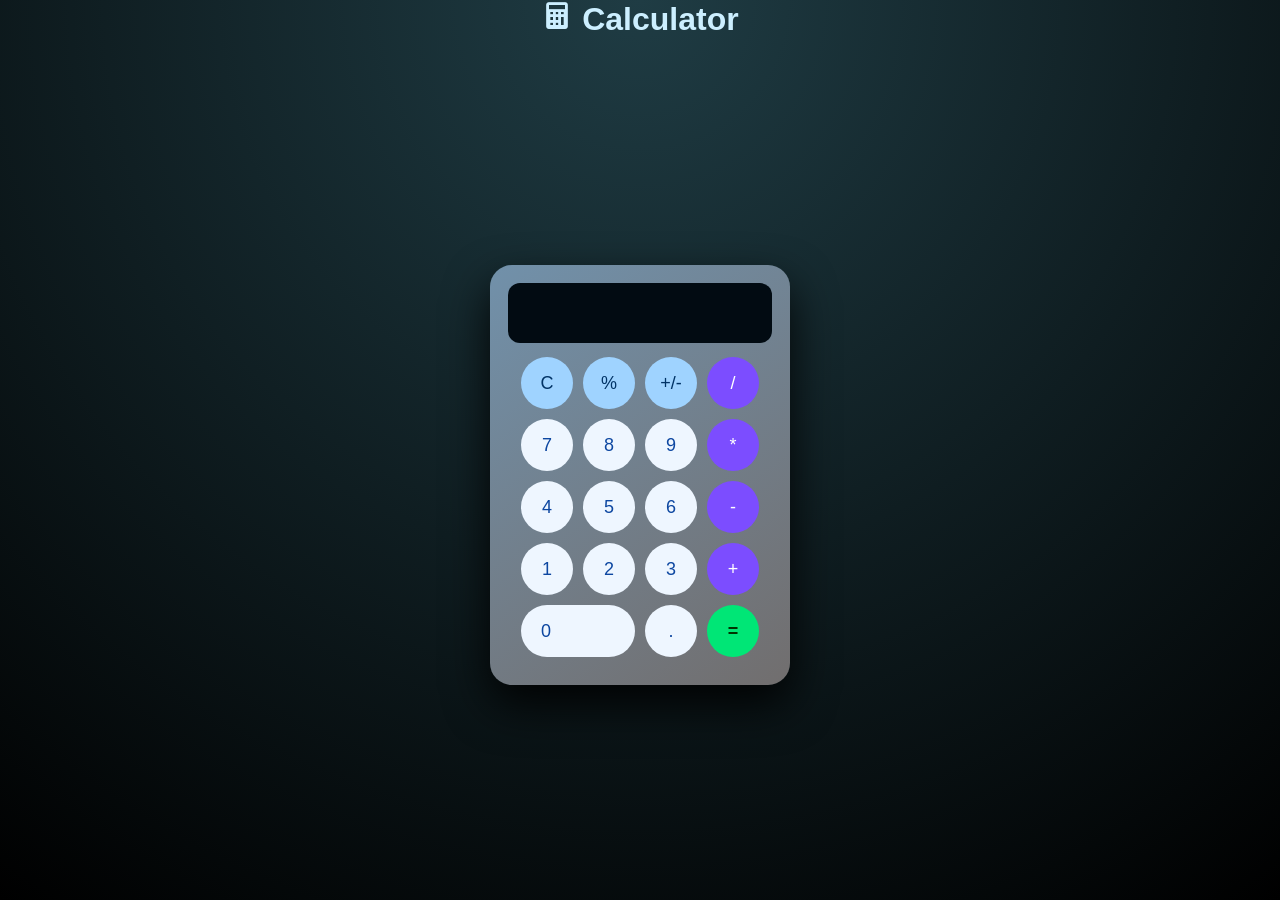
==== index.html @ 08fac266 "Add files via upload" ====
<!DOCTYPE html>
<html lang="en">
<head>
    <meta charset="UTF-8">
    <meta name="viewport" content="width=device-width, initial-scale=1.0">
    <title>Calculator</title>

    <!-- CSS -->
    <link rel="stylesheet" href="style.css">
    <link rel="stylesheet" href="utils.css">

    <!-- Icons -->
    <link href="https://unpkg.com/boxicons@2.1.4/css/boxicons.min.css" rel="stylesheet">
</head>
<body>

    <h1 class="text-center">
        <i class='bx bxs-calculator'></i> Calculator
    </h1>

    <div class="container flex flex-col items-center mx-auto">

        <input type="text" class="input" readonly>

        <div class="row">
            <button class="button func">C</button>
            <button class="button func">%</button>
            <button class="button func">+/-</button>
            <button class="button operator">/</button>
        </div>

        <div class="row">
            <button class="button">7</button>
            <button class="button">8</button>
            <button class="button">9</button>
            <button class="button operator">*</button>
        </div>

        <div class="row">
            <button class="button">4</button>
            <button class="button">5</button>
            <button class="button">6</button>
            <button class="button operator">-</button>
        </div>

        <div class="row">
            <button class="button">1</button>
            <button class="button">2</button>
            <button class="button">3</button>
            <button class="button operator">+</button>
        </div>

        <div class="row">
            <button class="button zero">0</button>
            <button class="button">.</button>
            <button class="button equal">=</button>
        </div>

    </div>

    <script src="index.js"></script>
</body>
</html>
---- style.css ----
* {
    margin: 0;
    padding: 0;
    box-sizing: border-box;
    font-family: "Segoe UI", Arial, sans-serif;
}

/* Background */
body {
    min-height: 100vh;
    background: radial-gradient(circle at top, #1f3c44, #000);
    display: flex;
    flex-direction: column;
    justify-content: center;
    align-items: center;
}

/* Heading */
.text-center {
    color: #ccefff;
    margin-bottom: 12px;
}

/* Calculator body */
.container {
    width: 300px;              /* 🔴 smaller width */
    background: linear-gradient(145deg, lab(58.3% -6.69 -17.33), #716e6e);
    padding: 18px;
    border-radius: 22px;
    box-shadow: 0 20px 45px rgba(0,0,0,0.9);
}

/* Display */
.input {
    width: 100%;
    height: 60px;              /* 🔴 reduced height */
    background: #020b12;
    color: #00e5ff;
    font-size: 30px;
    text-align: right;
    padding: 8px 14px;
    border-radius: 12px;       /* 🔴 not oval */
    border: none;
    outline: none;
    margin-bottom: 14px;
}

/* Button grid */
.row {
    display: grid;
    grid-template-columns: repeat(4, 1fr);
    gap: 10px;                 /* 🔴 tighter gap */
    margin-bottom: 10px;
}

/* Common button */
.button {
    height: 52px;              /* 🔴 fixed size */
    width: 52px;
    font-size: 18px;
    border-radius: 50%;        /* 🔴 true circle */
    border: none;
    cursor: pointer;
    background: #eef6ff;
    color: #0d47a1;
    transition: transform 0.1s ease, background 0.2s ease;
}

.button:active {
    transform: scale(0.93);
}

/* Function buttons */
.func {
    background: #9fd3ff;
    color: #003366;
}

/* Operator buttons */
.operator {
    background: #7c4dff;
    color: white;
}

/* Equal button */
.equal {
    background: #00e676;
    color: #003300;
    font-weight: bold;
}

/* Zero button */
.zero {
    grid-column: span 2;
    width: 100%;
    border-radius: 26px;
    text-align: left;
    padding-left: 20px;
}
---- utils.css ----
.text-center {
    text-align: center;
}

.mx-auto {
    margin: auto;
}

.flex {
    display: flex;
}

.flex-col {
    flex-direction: column;
}

.items-center {
    align-items: center;
}
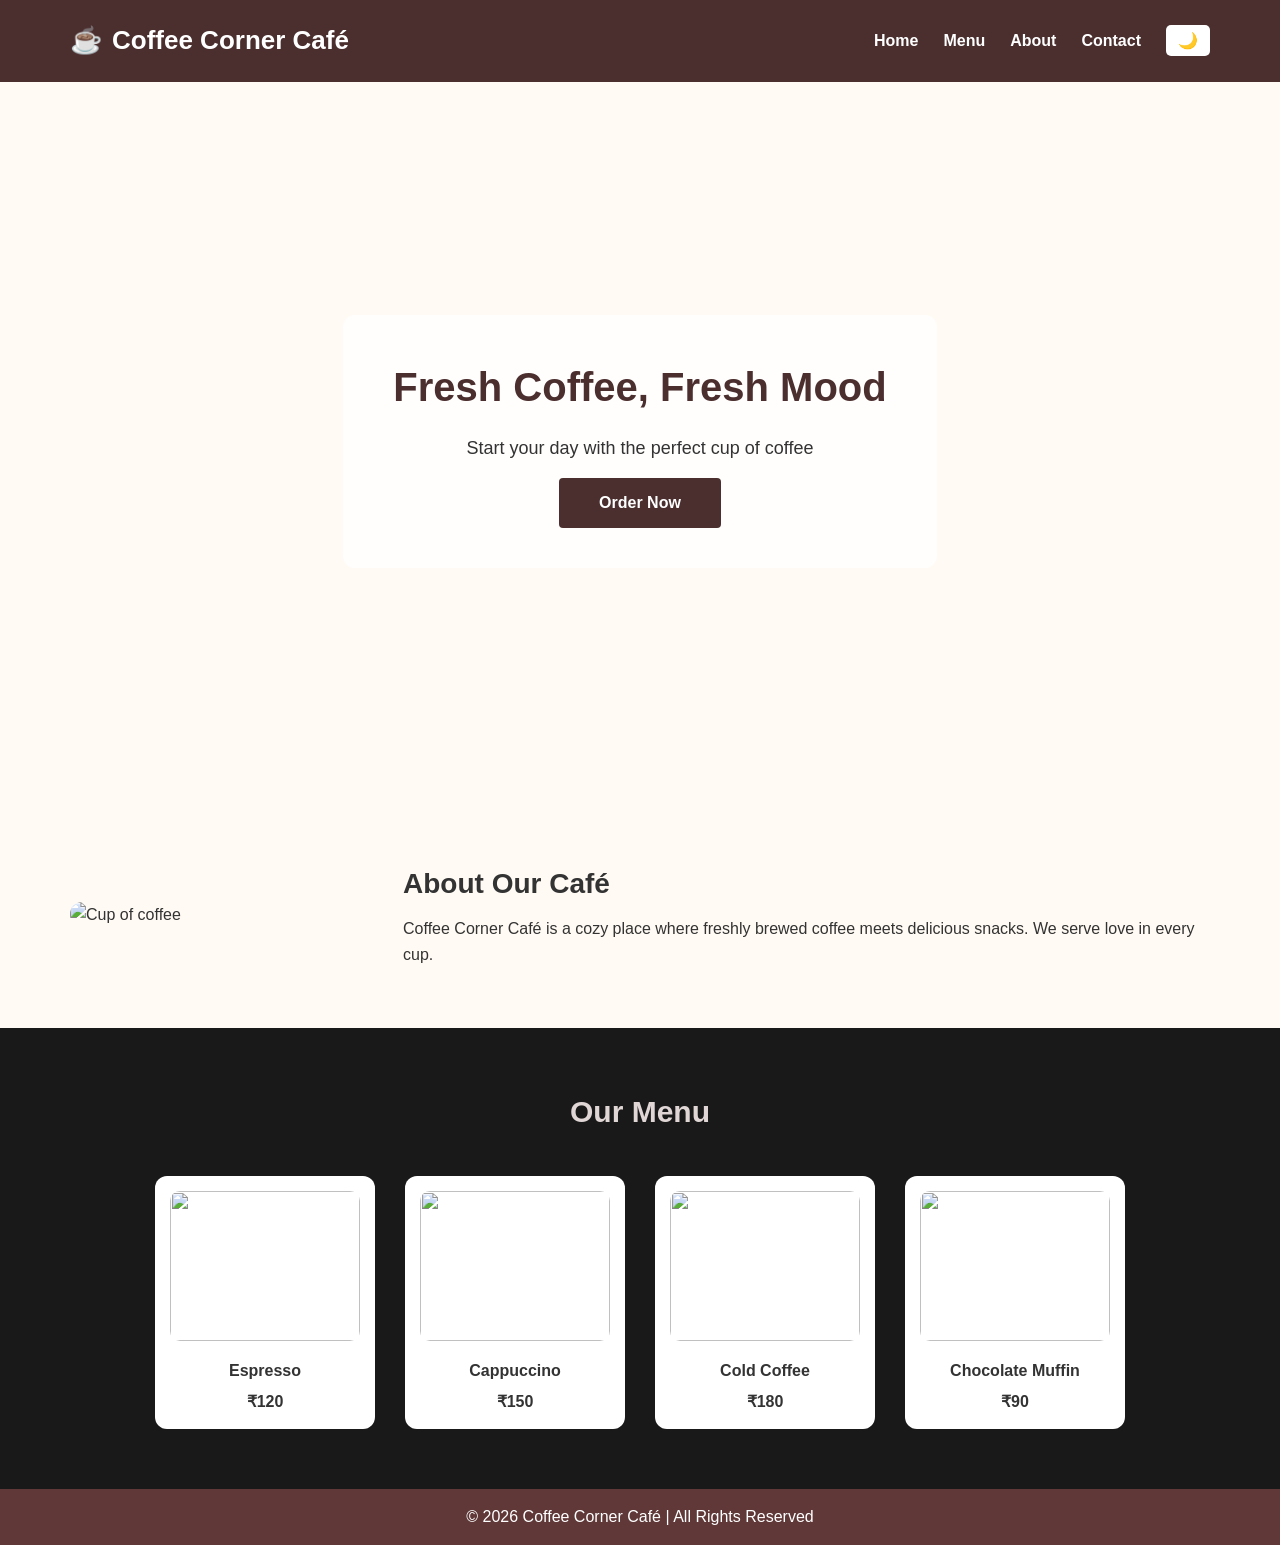
==== commit 52aa57c4: "Add files via upload" ====
--- a/index.html
+++ b/index.html
@@ -3,61 +3,102 @@
 <head>
     <meta charset="UTF-8">
     <meta name="viewport" content="width=device-width, initial-scale=1.0">
-    <title>Calculator</title>
+    <title>Coffee Corner Café</title>
 
     <!-- CSS -->
     <link rel="stylesheet" href="style.css">
-    <link rel="stylesheet" href="utils.css">
-
-    <!-- Icons -->
-    <link href="https://unpkg.com/boxicons@2.1.4/css/boxicons.min.css" rel="stylesheet">
 </head>
 <body>
 
-    <h1 class="text-center">
-        <i class='bx bxs-calculator'></i> Calculator
-    </h1>
+<!-- ================= NAVBAR ================= -->
+<header class="navbar">
+    <div class="logo">
+        <span class="logo-icon">☕</span>
+        <span class="logo-text">Coffee Corner Café</span>
+    </div>
 
-    <div class="container flex flex-col items-center mx-auto">
+    <nav class="nav-links">
+        <a href="#home">Home</a>
+        <a href="#menu">Menu</a>
+        <a href="#about">About</a>
+        <a href="#contact">Contact</a>
 
-        <input type="text" class="input" readonly>
+        <button id="themeToggle" aria-label="Toggle dark mode">🌙</button>
+    </nav>
+</header>
 
-        <div class="row">
-            <button class="button func">C</button>
-            <button class="button func">%</button>
-            <button class="button func">+/-</button>
-            <button class="button operator">/</button>
+<!-- ================= HERO SECTION ================= -->
+<section class="hero" id="home">
+    <div class="hero-content">
+        <h2>Fresh Coffee, Fresh Mood</h2>
+        <p>Start your day with the perfect cup of coffee</p>
+        <a href="#menu" class="order-btn">Order Now</a>
+    </div>
+</section>
+
+<!-- ================= ABOUT SECTION ================= -->
+<section class="about" id="about">
+    <img 
+        src="https://images.unsplash.com/photo-1509042239860-f550ce710b93?auto=format&fit=crop&w=600&q=80"
+        alt="Cup of coffee"
+    >
+
+    <div class="about-text">
+        <h3>About Our Café</h3>
+        <p>
+            Coffee Corner Café is a cozy place where freshly brewed coffee
+            meets delicious snacks. We serve love in every cup.
+        </p>
+    </div>
+</section>
+
+<!-- ================= MENU SECTION ================= -->
+<!-- Menu -->
+<section class="menu" id="menu">
+    <h3>Our Menu</h3>
+
+    <div class="menu-items">
+        <div class="item">
+            <img src="images/espresso.jpg">
+            <h4>Espresso</h4>
+            <p>₹120</p>
         </div>
 
-        <div class="row">
-            <button class="button">7</button>
-            <button class="button">8</button>
-            <button class="button">9</button>
-            <button class="button operator">*</button>
+        <div class="item">
+            <img src="images/cappuccino.jpg">
+            <h4>Cappuccino</h4>
+            <p>₹150</p>
         </div>
 
-        <div class="row">
-            <button class="button">4</button>
-            <button class="button">5</button>
-            <button class="button">6</button>
-            <button class="button operator">-</button>
+        <div class="item">
+            <img src="images/cold coffee.jpg">
+            <h4>Cold Coffee</h4>
+            <p>₹180</p>
         </div>
 
-        <div class="row">
-            <button class="button">1</button>
-            <button class="button">2</button>
-            <button class="button">3</button>
-            <button class="button operator">+</button>
+        <div class="item">
+            <img src="images/chocolate muffin.jpg">
+            <h4>Chocolate Muffin</h4>
+            <p>₹90</p>
         </div>
+    </div>
+</section>
 
-        <div class="row">
-            <button class="button zero">0</button>
-            <button class="button">.</button>
-            <button class="button equal">=</button>
-        </div>
+<!-- ================= FOOTER ================= -->
+<footer id="contact">
+    <p>© 2026 Coffee Corner Café | All Rights Reserved</p>
+</footer>
 
-    </div>
+<!-- ================= DARK MODE SCRIPT ================= -->
+<script>
+    const toggleBtn = document.getElementById("themeToggle");
 
-    <script src="index.js"></script>
+    toggleBtn.addEventListener("click", () => {
+        document.body.classList.toggle("dark");
+        toggleBtn.textContent =
+            document.body.classList.contains("dark") ? "☀️" : "🌙";
+    });
+</script>
+
 </body>
 </html>
--- a/style.css
+++ b/style.css
@@ -1,99 +1,223 @@
+/* ================= RESET ================= */
 * {
     margin: 0;
     padding: 0;
     box-sizing: border-box;
-    font-family: "Segoe UI", Arial, sans-serif;
-}
-
-/* Background */
+    font-family: Arial, Helvetica, sans-serif;
+}
+
+/* ================= BODY ================= */
 body {
-    min-height: 100vh;
-    background: radial-gradient(circle at top, #1f3c44, #000);
-    display: flex;
-    flex-direction: column;
+    background-color: #fffaf3;
+    color: #333;
+    line-height: 1.6;
+}
+
+/* ================= NAVBAR ================= */
+.navbar {
+    background-color: #4b2e2e;
+    padding: 20px 70px;
+    display: flex;
+    align-items: center;
+}
+
+/* Logo */
+.logo {
+    display: flex;
+    align-items: center;
+    gap: 10px;
+    color: white;
+    font-size: 26px;
+    font-weight: bold;
+    white-space: nowrap;
+}
+
+/* Push menu to right */
+.nav-links {
+    display: flex;
+    align-items: center;
+    gap: 25px;
+    margin-left: auto;
+}
+
+.nav-links a {
+    color: white;
+    text-decoration: none;
+    font-weight: bold;
+    font-size: 16px;
+}
+
+.nav-links a:hover {
+    color: #f4d19b;
+}
+
+/* Theme Toggle Button */
+#themeToggle {
+    background: white;
+    border: none;
+    padding: 6px 12px;
+    border-radius: 5px;
+    cursor: pointer;
+    font-size: 16px;
+}
+
+/* ================= HERO ================= */
+.hero {
+    height: 80vh;
+    background-image: url("https://images.unsplash.com/photo-1509042239860-f550ce710b93?auto=format&fit=crop&w=1600&q=80");
+    background-size: cover;
+    background-position: center;
+    display: flex;
     justify-content: center;
     align-items: center;
 }
 
-/* Heading */
-.text-center {
-    color: #ccefff;
-    margin-bottom: 12px;
-}
-
-/* Calculator body */
-.container {
-    width: 300px;              /* 🔴 smaller width */
-    background: linear-gradient(145deg, lab(58.3% -6.69 -17.33), #716e6e);
-    padding: 18px;
-    border-radius: 22px;
-    box-shadow: 0 20px 45px rgba(0,0,0,0.9);
-}
-
-/* Display */
-.input {
+.hero-content {
+    background: rgba(255, 255, 255, 0.88);
+    padding: 40px 50px;
+    max-width: 600px;
+    border-radius: 12px;
+    text-align: center;
+}
+
+.hero h2 {
+    font-size: 40px;
+    color: #4b2e2e;
+}
+
+.hero p {
+    font-size: 18px;
+    margin: 15px 0;
+}
+
+.order-btn {
+    display: inline-block;
+    background-color: #4b2e2e;
+    color: white;
+    padding: 12px 40px;
+    text-decoration: none;
+    border-radius: 4px;
+    font-weight: bold;
+}
+
+.order-btn:hover {
+    background-color: #603838;
+}
+
+/* ================= ABOUT ================= */
+.about {
+    padding: 60px 70px;
+    display: flex;
+    gap: 40px;
+    align-items: center;
+}
+
+.about img {
+    width: 300px;
+    border-radius: 12px;
+}
+
+.about h3 {
+    font-size: 28px;
+    margin-bottom: 10px;
+}
+
+/* ================= MENU ================= */
+.menu {
+    background-color: #1a1919;
+    padding: 60px 70px;
+    text-align: center;
+}
+
+.menu h3 {
+    color: #e0d6d6;
+    font-size: 30px;
+    margin-bottom: 40px;
+}
+
+.menu-items {
+    display: flex;
+    justify-content: center;
+    gap: 30px;
+    flex-wrap: wrap;
+}
+
+.item {
+    background: white;
+    width: 220px;
+    padding: 15px;
+    border-radius: 12px;
+}
+
+.item img {
     width: 100%;
-    height: 60px;              /* 🔴 reduced height */
-    background: #020b12;
-    color: #00e5ff;
-    font-size: 30px;
-    text-align: right;
-    padding: 8px 14px;
-    border-radius: 12px;       /* 🔴 not oval */
-    border: none;
-    outline: none;
-    margin-bottom: 14px;
-}
-
-/* Button grid */
-.row {
-    display: grid;
-    grid-template-columns: repeat(4, 1fr);
-    gap: 10px;                 /* 🔴 tighter gap */
-    margin-bottom: 10px;
-}
-
-/* Common button */
-.button {
-    height: 52px;              /* 🔴 fixed size */
-    width: 52px;
-    font-size: 18px;
-    border-radius: 50%;        /* 🔴 true circle */
-    border: none;
-    cursor: pointer;
-    background: #eef6ff;
-    color: #0d47a1;
-    transition: transform 0.1s ease, background 0.2s ease;
-}
-
-.button:active {
-    transform: scale(0.93);
-}
-
-/* Function buttons */
-.func {
-    background: #9fd3ff;
-    color: #003366;
-}
-
-/* Operator buttons */
-.operator {
-    background: #7c4dff;
-    color: white;
-}
-
-/* Equal button */
-.equal {
-    background: #00e676;
-    color: #003300;
-    font-weight: bold;
-}
-
-/* Zero button */
-.zero {
-    grid-column: span 2;
-    width: 100%;
-    border-radius: 26px;
-    text-align: left;
-    padding-left: 20px;
-}
+    height: 150px;
+    object-fit: cover;
+    border-radius: 10px;
+}
+
+.item h4 {
+    margin-top: 10px;
+}
+
+.item p {
+    font-weight: bold;
+    margin-top: 5px;
+}
+
+/* ================= FOOTER ================= */
+footer {
+    background-color: #603838;
+    color: white;
+    text-align: center;
+    padding: 15px;
+}
+
+/* ================= DARK MODE ================= */
+body.dark {
+    background-color: #121212;
+    color: #eeeeee;
+}
+
+body.dark .navbar {
+    background-color: #1f1f1f;
+}
+
+/* 🔥 FIX HERO TEXT VISIBILITY */
+body.dark .hero-content {
+    background: rgba(0, 0, 0, 0.65);
+}
+
+body.dark .hero-content h2 {
+    color: #f4d19b;
+}
+
+body.dark .hero-content p {
+    color: #ffffff;
+}
+
+body.dark .order-btn {
+    background-color: #f4d19b;
+    color: black;
+}
+
+body.dark footer {
+    background-color: #342d2d;
+}
+
+/* ================= RESPONSIVE ================= */
+@media (max-width: 768px) {
+    .navbar {
+        flex-direction: column;
+        gap: 15px;
+    }
+
+    .nav-links {
+        margin-left: 0;
+    }
+
+    .about {
+        flex-direction: column;
+        text-align: center;
+    }
+}
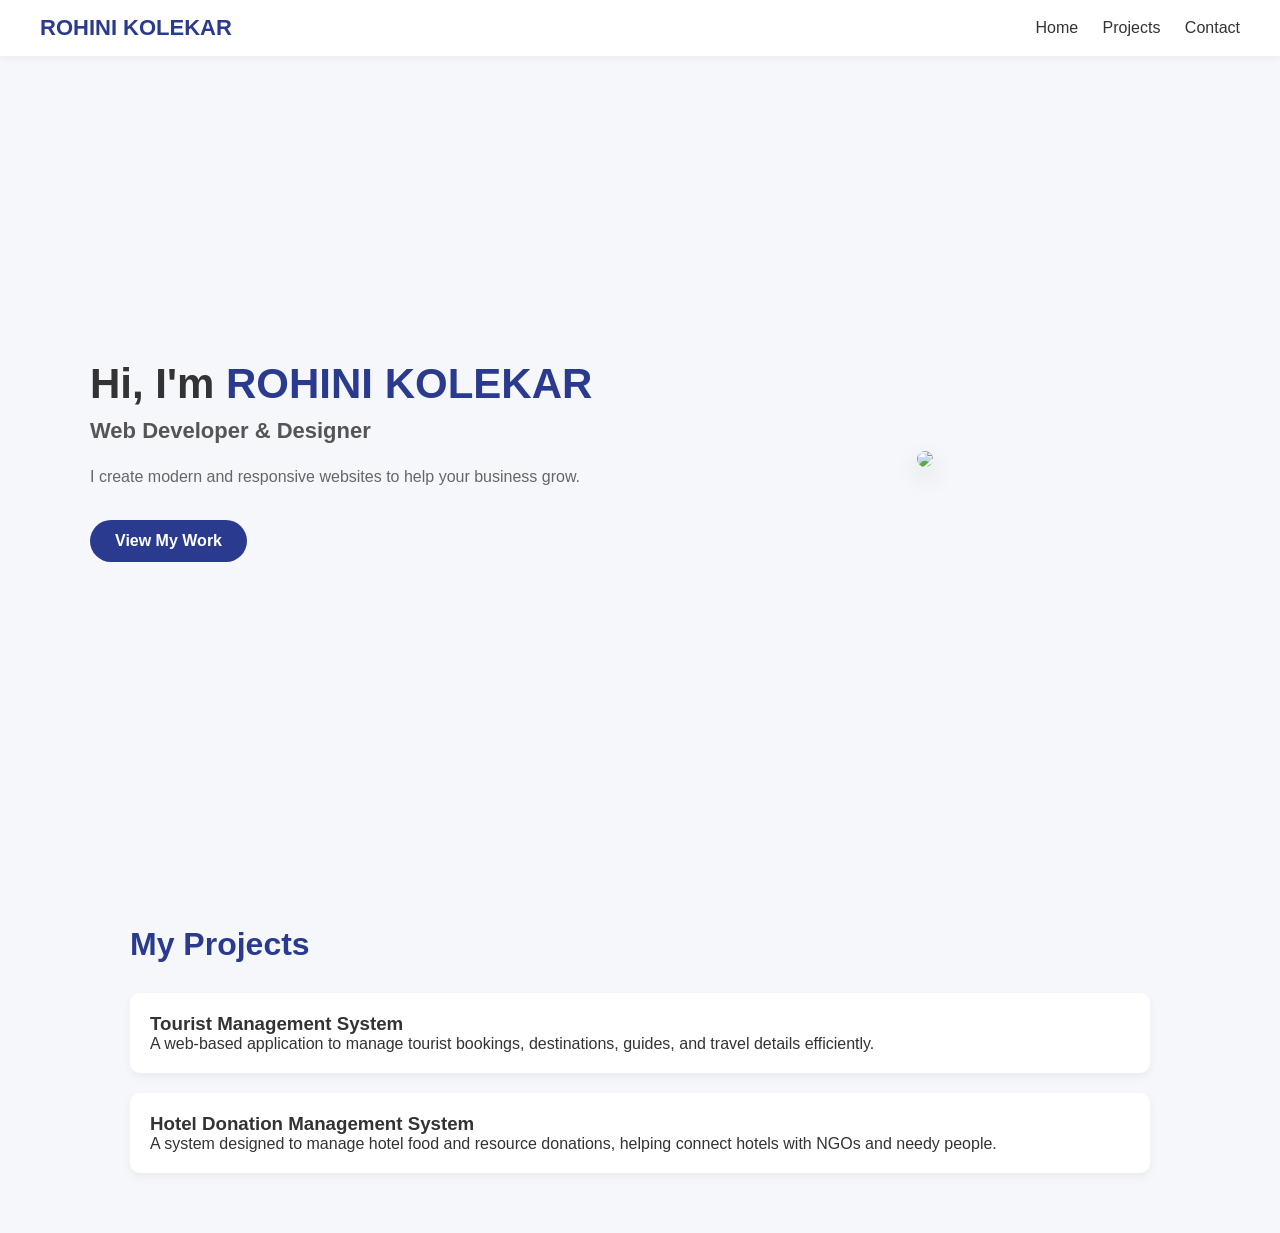
==== commit 359bd5c6: "Add files via upload" ====
--- a/index.html
+++ b/index.html
@@ -2,103 +2,59 @@
 <html lang="en">
 <head>
     <meta charset="UTF-8">
+    <title>My Portfolio</title>
     <meta name="viewport" content="width=device-width, initial-scale=1.0">
-    <title>Coffee Corner Café</title>
-
-    <!-- CSS -->
     <link rel="stylesheet" href="style.css">
 </head>
 <body>
 
-<!-- ================= NAVBAR ================= -->
-<header class="navbar">
-    <div class="logo">
-        <span class="logo-icon">☕</span>
-        <span class="logo-text">Coffee Corner Café</span>
-    </div>
+    <!-- Navbar -->
+    <header>
+        <div class="logo">ROHINI KOLEKAR</div>
+        <nav>
+            <a href="index.html">Home</a>
+            <a href="#projects">Projects</a>
+            <a href="contact.html">Contact</a>
+        </nav>
+    </header>
 
-    <nav class="nav-links">
-        <a href="#home">Home</a>
-        <a href="#menu">Menu</a>
-        <a href="#about">About</a>
-        <a href="#contact">Contact</a>
+    <!-- Hero Section -->
+    <section class="hero">
+        <div class="hero-container">
 
-        <button id="themeToggle" aria-label="Toggle dark mode">🌙</button>
-    </nav>
-</header>
+            <div class="hero-text">
+                <h1>Hi, I'm <span>ROHINI KOLEKAR</span></h1>
+                <h3>Web Developer & Designer</h3>
+                <p>
+                    I create modern and responsive websites to help your business grow.
+                </p>
+                <div class="buttons">
+                    <a href="#projects" class="btn-primary">View My Work</a>
+                </div>
+            </div>
 
-<!-- ================= HERO SECTION ================= -->
-<section class="hero" id="home">
-    <div class="hero-content">
-        <h2>Fresh Coffee, Fresh Mood</h2>
-        <p>Start your day with the perfect cup of coffee</p>
-        <a href="#menu" class="order-btn">Order Now</a>
-    </div>
-</section>
-
-<!-- ================= ABOUT SECTION ================= -->
-<section class="about" id="about">
-    <img 
-        src="https://images.unsplash.com/photo-1509042239860-f550ce710b93?auto=format&fit=crop&w=600&q=80"
-        alt="Cup of coffee"
-    >
-
-    <div class="about-text">
-        <h3>About Our Café</h3>
-        <p>
-            Coffee Corner Café is a cozy place where freshly brewed coffee
-            meets delicious snacks. We serve love in every cup.
-        </p>
-    </div>
-</section>
-
-<!-- ================= MENU SECTION ================= -->
-<!-- Menu -->
-<section class="menu" id="menu">
-    <h3>Our Menu</h3>
-
-    <div class="menu-items">
-        <div class="item">
-            <img src="images/espresso.jpg">
-            <h4>Espresso</h4>
-            <p>₹120</p>
+            <div class="hero-image">
+            
+            <img src="images/girl.jpg.png">
+          
         </div>
 
-        <div class="item">
-            <img src="images/cappuccino.jpg">
-            <h4>Cappuccino</h4>
-            <p>₹150</p>
+    </section>
+
+    <!-- Projects Section -->
+    <section class="projects" id="projects">
+        <h2>My Projects</h2>
+
+        <div class="project-item">
+            <h3>Tourist Management System</h3>
+            <p>A web-based application to manage tourist bookings, destinations, guides, and travel details efficiently.</p>
         </div>
 
-        <div class="item">
-            <img src="images/cold coffee.jpg">
-            <h4>Cold Coffee</h4>
-            <p>₹180</p>
+        <div class="project-item">
+            <h3>Hotel Donation Management System</h3>
+            <p>A system designed to manage hotel food and resource donations, helping connect hotels with NGOs and needy people.</p>
         </div>
-
-        <div class="item">
-            <img src="images/chocolate muffin.jpg">
-            <h4>Chocolate Muffin</h4>
-            <p>₹90</p>
-        </div>
-    </div>
-</section>
-
-<!-- ================= FOOTER ================= -->
-<footer id="contact">
-    <p>© 2026 Coffee Corner Café | All Rights Reserved</p>
-</footer>
-
-<!-- ================= DARK MODE SCRIPT ================= -->
-<script>
-    const toggleBtn = document.getElementById("themeToggle");
-
-    toggleBtn.addEventListener("click", () => {
-        document.body.classList.toggle("dark");
-        toggleBtn.textContent =
-            document.body.classList.contains("dark") ? "☀️" : "🌙";
-    });
-</script>
+    </section>
 
 </body>
 </html>
--- a/style.css
+++ b/style.css
@@ -1,4 +1,3 @@
-/* ================= RESET ================= */
 * {
     margin: 0;
     padding: 0;
@@ -6,218 +5,133 @@
     font-family: Arial, Helvetica, sans-serif;
 }
 
-/* ================= BODY ================= */
 body {
-    background-color: #fffaf3;
+    background: #f5f7fb;
     color: #333;
-    line-height: 1.6;
 }
 
-/* ================= NAVBAR ================= */
-.navbar {
-    background-color: #4b2e2e;
-    padding: 20px 70px;
+/* Navbar */
+header {
+    background: white;
+    padding: 15px 40px;
+    display: flex;
+    justify-content: space-between;
+    align-items: center;
+    box-shadow: 0 2px 8px rgba(0,0,0,0.05);
+}
+
+.logo {
+    font-size: 22px;
+    font-weight: bold;
+    color: #2a3b8f;
+}
+
+nav a {
+    margin-left: 20px;
+    text-decoration: none;
+    color: #333;
+    font-weight: 500;
+}
+
+nav a:hover {
+    color: #2a3b8f;
+}
+
+/* Hero Section */
+.hero {
+    min-height: 90vh;
     display: flex;
     align-items: center;
+    justify-content: center;
+    padding: 40px;
 }
 
-/* Logo */
-.logo {
+.hero-container {
+    max-width: 1100px;
+    width: 100%;
     display: flex;
     align-items: center;
-    gap: 10px;
-    color: white;
-    font-size: 26px;
-    font-weight: bold;
-    white-space: nowrap;
+    justify-content: space-between;
+    gap: 40px;
 }
 
-/* Push menu to right */
-.nav-links {
-    display: flex;
-    align-items: center;
-    gap: 25px;
-    margin-left: auto;
+.hero-text {
+    flex: 1;
 }
 
-.nav-links a {
-    color: white;
+.hero-text h1 {
+    font-size: 42px;
+    margin-bottom: 10px;
+}
+
+.hero-text h1 span {
+    color: #2a3b8f;
+}
+
+.hero-text h3 {
+    font-size: 22px;
+    margin-bottom: 20px;
+    color: #555;
+}
+
+.hero-text p {
+    font-size: 16px;
+    line-height: 1.6;
+    margin-bottom: 30px;
+    color: #666;
+}
+
+.buttons a {
+    display: inline-block;
+    padding: 12px 25px;
+    border-radius: 30px;
     text-decoration: none;
     font-weight: bold;
-    font-size: 16px;
+    background: #2a3b8f;
+    color: white;
 }
 
-.nav-links a:hover {
-    color: #f4d19b;
+.buttons a:hover {
+    background: #1d2b6f;
 }
 
-/* Theme Toggle Button */
-#themeToggle {
-    background: white;
-    border: none;
-    padding: 6px 12px;
-    border-radius: 5px;
-    cursor: pointer;
-    font-size: 16px;
-}
-
-/* ================= HERO ================= */
-.hero {
-    height: 80vh;
-    background-image: url("https://images.unsplash.com/photo-1509042239860-f550ce710b93?auto=format&fit=crop&w=1600&q=80");
-    background-size: cover;
-    background-position: center;
-    display: flex;
-    justify-content: center;
-    align-items: center;
-}
-
-.hero-content {
-    background: rgba(255, 255, 255, 0.88);
-    padding: 40px 50px;
-    max-width: 600px;
-    border-radius: 12px;
+/* Profile Image */
+.hero-image {
+    flex: 1;
     text-align: center;
 }
 
-.hero h2 {
-    font-size: 40px;
-    color: #4b2e2e;
+.hero-image img {
+    width: 300px;
+    border-radius: 12px;
+    box-shadow: 0 10px 25px rgba(0,0,0,0.15);
 }
 
-.hero p {
-    font-size: 18px;
-    margin: 15px 0;
+/* Projects */
+.projects {
+    max-width: 1100px;
+    margin: 60px auto;
+    padding: 0 40px;
 }
 
-.order-btn {
-    display: inline-block;
-    background-color: #4b2e2e;
-    color: white;
-    padding: 12px 40px;
-    text-decoration: none;
-    border-radius: 4px;
-    font-weight: bold;
+.projects h2 {
+    font-size: 32px;
+    margin-bottom: 30px;
+    color: #2a3b8f;
 }
 
-.order-btn:hover {
-    background-color: #603838;
+.project-item {
+    background: white;
+    padding: 20px;
+    border-radius: 10px;
+    margin-bottom: 20px;
+    box-shadow: 0 4px 10px rgba(0,0,0,0.05);
 }
 
-/* ================= ABOUT ================= */
-.about {
-    padding: 60px 70px;
-    display: flex;
-    gap: 40px;
-    align-items: center;
-}
-
-.about img {
-    width: 300px;
-    border-radius: 12px;
-}
-
-.about h3 {
-    font-size: 28px;
-    margin-bottom: 10px;
-}
-
-/* ================= MENU ================= */
-.menu {
-    background-color: #1a1919;
-    padding: 60px 70px;
-    text-align: center;
-}
-
-.menu h3 {
-    color: #e0d6d6;
-    font-size: 30px;
-    margin-bottom: 40px;
-}
-
-.menu-items {
-    display: flex;
-    justify-content: center;
-    gap: 30px;
-    flex-wrap: wrap;
-}
-
-.item {
-    background: white;
-    width: 220px;
-    padding: 15px;
-    border-radius: 12px;
-}
-
-.item img {
-    width: 100%;
-    height: 150px;
-    object-fit: cover;
-    border-radius: 10px;
-}
-
-.item h4 {
-    margin-top: 10px;
-}
-
-.item p {
-    font-weight: bold;
-    margin-top: 5px;
-}
-
-/* ================= FOOTER ================= */
-footer {
-    background-color: #603838;
-    color: white;
-    text-align: center;
-    padding: 15px;
-}
-
-/* ================= DARK MODE ================= */
-body.dark {
-    background-color: #121212;
-    color: #eeeeee;
-}
-
-body.dark .navbar {
-    background-color: #1f1f1f;
-}
-
-/* 🔥 FIX HERO TEXT VISIBILITY */
-body.dark .hero-content {
-    background: rgba(0, 0, 0, 0.65);
-}
-
-body.dark .hero-content h2 {
-    color: #f4d19b;
-}
-
-body.dark .hero-content p {
-    color: #ffffff;
-}
-
-body.dark .order-btn {
-    background-color: #f4d19b;
-    color: black;
-}
-
-body.dark footer {
-    background-color: #342d2d;
-}
-
-/* ================= RESPONSIVE ================= */
-@media (max-width: 768px) {
-    .navbar {
-        flex-direction: column;
-        gap: 15px;
-    }
-
-    .nav-links {
-        margin-left: 0;
-    }
-
-    .about {
-        flex-direction: column;
+/* Responsive */
+@media (max-width: 900px) {
+    .hero-container {
+        flex-direction: column-reverse;
         text-align: center;
     }
 }
